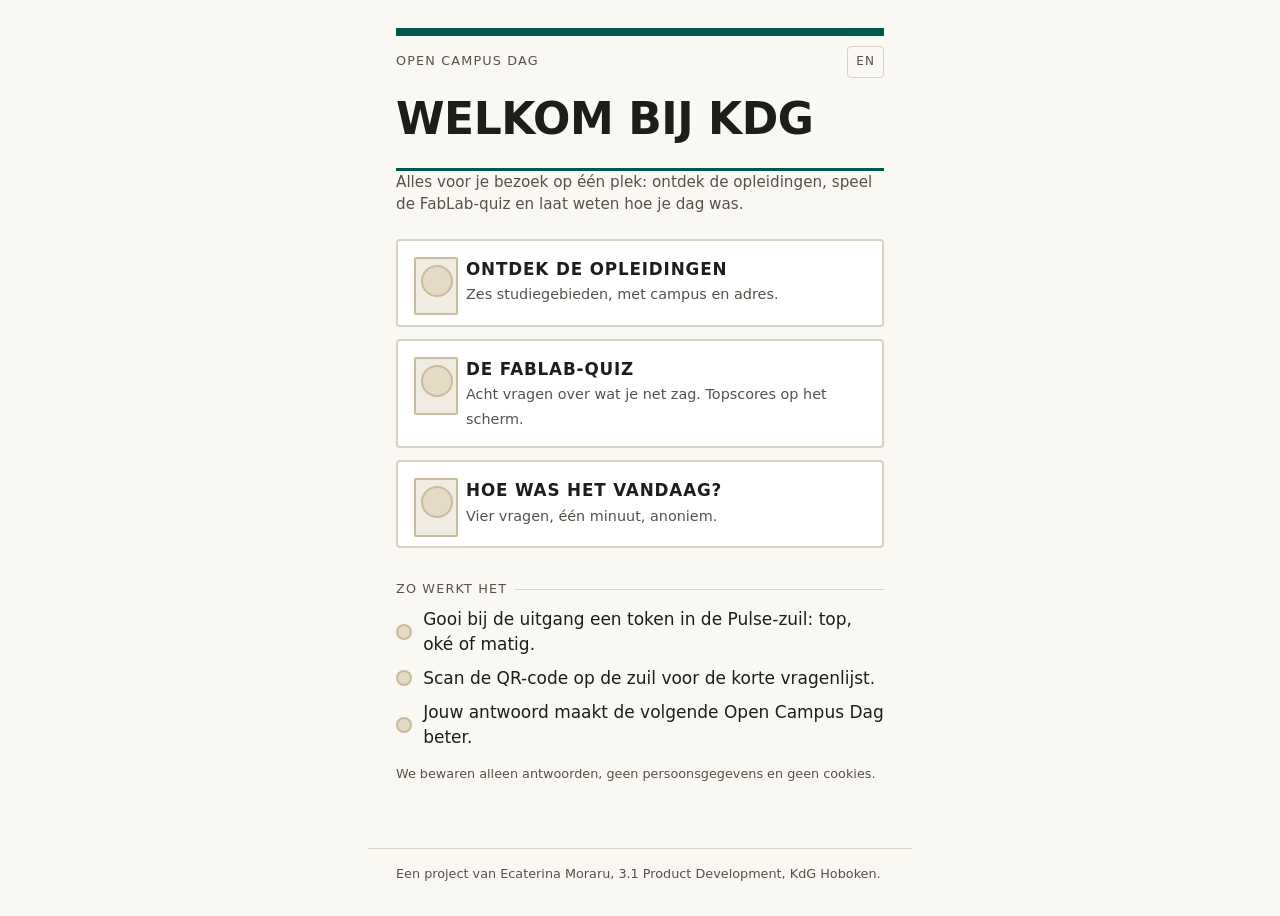
==== index.html @ cf830ba5 "feat: open campus companion site with survey, quiz and leaderboard" ====
<!doctype html>
<html lang="nl">
<head>
<meta charset="utf-8">
<meta name="viewport" content="width=device-width, initial-scale=1, viewport-fit=cover">
<title>Open Campus Dag — KdG</title>
<link rel="stylesheet" href="shared.css">
<style>
  .chutes { display: grid; gap: 0.75rem; margin: 1.5rem 0; }

  .chute-card {
    position: relative; display: block; text-decoration: none; color: inherit;
    border: 2px solid var(--line); border-radius: var(--radius); background: var(--paper);
    padding: 1rem 1rem 1rem 4.25rem; min-height: 5.5rem;
  }

  .chute-card::before {
    content: ""; position: absolute; left: 1rem; top: 1rem; width: 2.5rem; height: 3.4rem;
    border: 2px solid var(--board-edge); border-radius: 2px; background: var(--surface-sunken);
  }

  .chute-card::after {
    content: ""; position: absolute; left: 1.45rem; top: 1.5rem; width: 28px; height: 28px;
    border-radius: 50%; border: 2px solid var(--board-edge); background: var(--board);
    transition: transform 180ms ease;
  }

  .chute-card:hover, .chute-card:focus-visible { border-color: var(--green); }
  .chute-card:hover::after, .chute-card:focus-visible::after { transform: translateY(14px); }

  .chute-card strong {
    display: block; text-transform: uppercase; letter-spacing: 0.05em; font-size: 1.05rem;
  }

  .chute-card span { color: var(--ink-soft); font-size: 0.9rem; }

  .strip {
    display: flex; gap: 0.5rem; align-items: center; margin: 2rem 0 0.5rem;
    font-size: 0.8rem; letter-spacing: 0.09em; text-transform: uppercase; color: var(--ink-soft);
  }

  .strip::after { content: ""; flex: 1; border-top: 1px solid var(--line); }

  .how { margin: 0.5rem 0 0; padding: 0; list-style: none; display: grid; gap: 0.6rem; }
  .how li { display: flex; gap: 0.7rem; align-items: baseline; }
  .how .token { width: 16px; height: 16px; vertical-align: 0; align-self: center; }
</style>
</head>
<body>
<main>
  <header class="masthead">
    <p class="eyebrow"><span data-copy="event">Open Campus Dag</span>
      <button class="lang" type="button" id="lang">EN</button></p>
    <h1 data-copy="title">Welkom bij KdG</h1>
  </header>

  <p class="lede" data-copy="lede">Alles voor je bezoek op één plek: ontdek de opleidingen, speel de FabLab-quiz en laat weten hoe je dag was.</p>

  <nav class="chutes" aria-label="Hoofdmenu">
    <a class="chute-card" href="departments.html">
      <strong data-copy="c1">Ontdek de opleidingen</strong>
      <span data-copy="c1sub">Zes studiegebieden, met campus en adres.</span>
    </a>
    <a class="chute-card" href="quiz.html">
      <strong data-copy="c2">De FabLab-quiz</strong>
      <span data-copy="c2sub">Acht vragen over wat je net zag. Topscores op het scherm.</span>
    </a>
    <a class="chute-card" href="survey.html">
      <strong data-copy="c3">Hoe was het vandaag?</strong>
      <span data-copy="c3sub">Vier vragen, één minuut, anoniem.</span>
    </a>
  </nav>

  <p class="strip" data-copy="howtitle">Zo werkt het</p>
  <ul class="how">
    <li><span class="token" aria-hidden="true"></span><span data-copy="how1">Gooi bij de uitgang een token in de Pulse-zuil: top, oké of matig.</span></li>
    <li><span class="token" aria-hidden="true"></span><span data-copy="how2">Scan de QR-code op de zuil voor de korte vragenlijst.</span></li>
    <li><span class="token" aria-hidden="true"></span><span data-copy="how3">Jouw antwoord maakt de volgende Open Campus Dag beter.</span></li>
  </ul>

  <p class="notice" data-copy="notice">We bewaren alleen antwoorden, geen persoonsgegevens en geen cookies.</p>
</main>

<footer class="site">
  <span data-copy="footer">Een project van Ecaterina Moraru, 3.1 Product Development, KdG Hoboken.</span>
</footer>

<script src="shared.js"></script>
<script>
  const COPY = {
    nl: {
      event: "Open Campus Dag", title: "Welkom bij KdG",
      lede: "Alles voor je bezoek op één plek: ontdek de opleidingen, speel de FabLab-quiz en laat weten hoe je dag was.",
      c1: "Ontdek de opleidingen", c1sub: "Zes studiegebieden, met campus en adres.",
      c2: "De FabLab-quiz", c2sub: "Acht vragen over wat je net zag. Topscores op het scherm.",
      c3: "Hoe was het vandaag?", c3sub: "Vier vragen, één minuut, anoniem.",
      howtitle: "Zo werkt het",
      how1: "Gooi bij de uitgang een token in de Pulse-zuil: top, oké of matig.",
      how2: "Scan de QR-code op de zuil voor de korte vragenlijst.",
      how3: "Jouw antwoord maakt de volgende Open Campus Dag beter.",
      notice: "We bewaren alleen antwoorden, geen persoonsgegevens en geen cookies.",
      footer: "Een project van Ecaterina Moraru, 3.1 Product Development, KdG Hoboken.",
    },
    en: {
      event: "Open Campus Day", title: "Welcome to KdG",
      lede: "Everything for your visit in one place: explore the programmes, play the FabLab quiz and tell us how your day was.",
      c1: "Explore the programmes", c1sub: "Six fields of study, with campus and address.",
      c2: "The FabLab quiz", c2sub: "Eight questions about what you just saw. Top scores on the screen.",
      c3: "How was today?", c3sub: "Four questions, one minute, anonymous.",
      howtitle: "How it works",
      how1: "Drop a token in the Pulse tower at the exit: great, ok or meh.",
      how2: "Scan the QR code on the tower for the short survey.",
      how3: "Your answer makes the next Open Campus Day better.",
      notice: "We keep answers only, no personal data and no cookies.",
      footer: "A project by Ecaterina Moraru, 3.1 Product Development, KdG Hoboken.",
    },
  };

  document.getElementById("lang").addEventListener("click", () => {
    PULSE.toggleLanguage();
    PULSE.applyCopy(COPY);
  });

  PULSE.applyCopy(COPY);
  PULSE.flushQueue();
</script>
</body>
</html>
---- shared.css ----
:root {
  --green: #05a685;
  --green-deep: #00594f;
  --ink: #1d1d1b;
  --ink-soft: #55524b;
  --paper: #ffffff;
  --paper-warm: #faf8f3;
  --surface-sunken: #f0ece2;
  --board: #e5dac4;
  --board-edge: #c9bb9d;
  --line: #d8d2c4;
  --focus: #0b63c5;
  --radius: 4px;
  --step: clamp(20px, 5vw, 28px);
  --font: system-ui, -apple-system, "Segoe UI", Roboto, sans-serif;
  --mono: ui-monospace, "SF Mono", Menlo, Consolas, monospace;
}

* { box-sizing: border-box; }

body {
  margin: 0;
  background: var(--paper-warm);
  color: var(--ink);
  font-family: var(--font);
  font-size: 17px;
  line-height: 1.45;
  -webkit-text-size-adjust: 100%;
}

main { max-width: 34rem; margin: 0 auto; padding: var(--step) var(--step) 4rem; }

.masthead {
  border-top: 8px solid var(--green-deep);
  border-bottom: 3px solid var(--green-deep);
  padding: 0.6rem 0 0.75rem;
}

.eyebrow {
  display: flex; justify-content: space-between; align-items: baseline; gap: 1rem;
  font-size: 0.8rem; letter-spacing: 0.09em; text-transform: uppercase; color: var(--ink-soft);
  margin: 0;
}

.lang {
  background: none; border: 1px solid var(--line); border-radius: var(--radius);
  color: var(--ink-soft); font: inherit; font-size: 0.75rem; letter-spacing: 0.09em;
  padding: 0.25rem 0.5rem; cursor: pointer; min-height: 32px;
}

h1 {
  font-size: clamp(2rem, 9vw, 2.75rem); font-weight: 800; letter-spacing: -0.01em;
  text-transform: uppercase; margin: 0.6rem 0 0.3rem;
}

.lede { margin: 0 0 1.5rem; color: var(--ink-soft); font-size: 0.95rem; }

.token {
  display: inline-block; width: 22px; height: 22px; border-radius: 50%;
  border: 2px solid var(--board-edge); background: var(--board);
  vertical-align: -4px; flex: none;
}

a { color: var(--green-deep); }
a:focus-visible, button:focus-visible { outline: 3px solid var(--focus); outline-offset: 2px; }

.button {
  display: flex; align-items: center; justify-content: center; width: 100%; min-height: 52px;
  border: 0; border-radius: var(--radius); background: var(--green-deep); color: #fff;
  font: inherit; font-weight: 700; text-transform: uppercase; letter-spacing: 0.06em;
  cursor: pointer; text-decoration: none;
}

.button.quiet { background: none; border: 2px solid var(--green-deep); color: var(--green-deep); }

.notice { color: var(--ink-soft); font-size: 0.8rem; margin: 1rem 0 0; }

footer.site {
  max-width: 34rem; margin: 0 auto; padding: 0 var(--step) 2rem;
  color: var(--ink-soft); font-size: 0.8rem;
  border-top: 1px solid var(--line); padding-top: 1rem;
}

@media (prefers-reduced-motion: reduce) { * { transition: none !important; animation: none !important; } }
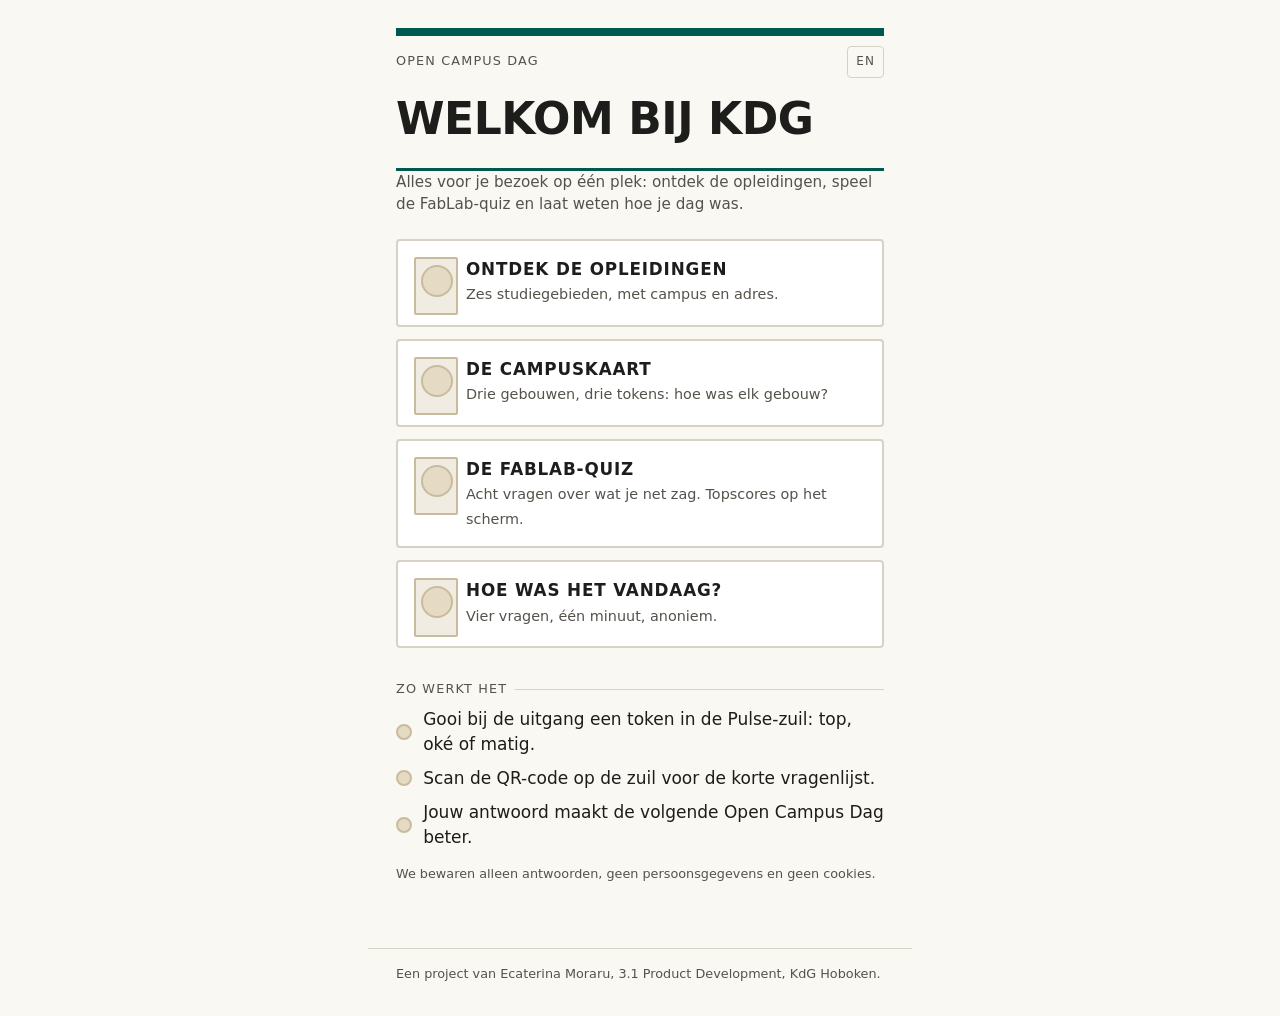
==== commit 5d575b93: "feat: clickable campus map rating the three Hoboken buildings" ====
--- a/index.html
+++ b/index.html
@@ -61,6 +61,10 @@
       <strong data-copy="c1">Ontdek de opleidingen</strong>
       <span data-copy="c1sub">Zes studiegebieden, met campus en adres.</span>
     </a>
+    <a class="chute-card" href="campus.html">
+      <strong data-copy="c4">De campuskaart</strong>
+      <span data-copy="c4sub">Drie gebouwen, drie tokens: hoe was elk gebouw?</span>
+    </a>
     <a class="chute-card" href="quiz.html">
       <strong data-copy="c2">De FabLab-quiz</strong>
       <span data-copy="c2sub">Acht vragen over wat je net zag. Topscores op het scherm.</span>
@@ -94,6 +98,7 @@
       c1: "Ontdek de opleidingen", c1sub: "Zes studiegebieden, met campus en adres.",
       c2: "De FabLab-quiz", c2sub: "Acht vragen over wat je net zag. Topscores op het scherm.",
       c3: "Hoe was het vandaag?", c3sub: "Vier vragen, één minuut, anoniem.",
+      c4: "De campuskaart", c4sub: "Drie gebouwen, drie tokens: hoe was elk gebouw?",
       howtitle: "Zo werkt het",
       how1: "Gooi bij de uitgang een token in de Pulse-zuil: top, oké of matig.",
       how2: "Scan de QR-code op de zuil voor de korte vragenlijst.",
@@ -107,6 +112,7 @@
       c1: "Explore the programmes", c1sub: "Six fields of study, with campus and address.",
       c2: "The FabLab quiz", c2sub: "Eight questions about what you just saw. Top scores on the screen.",
       c3: "How was today?", c3sub: "Four questions, one minute, anonymous.",
+      c4: "The campus map", c4sub: "Three buildings, three tokens: how was each one?",
       howtitle: "How it works",
       how1: "Drop a token in the Pulse tower at the exit: great, ok or meh.",
       how2: "Scan the QR code on the tower for the short survey.",
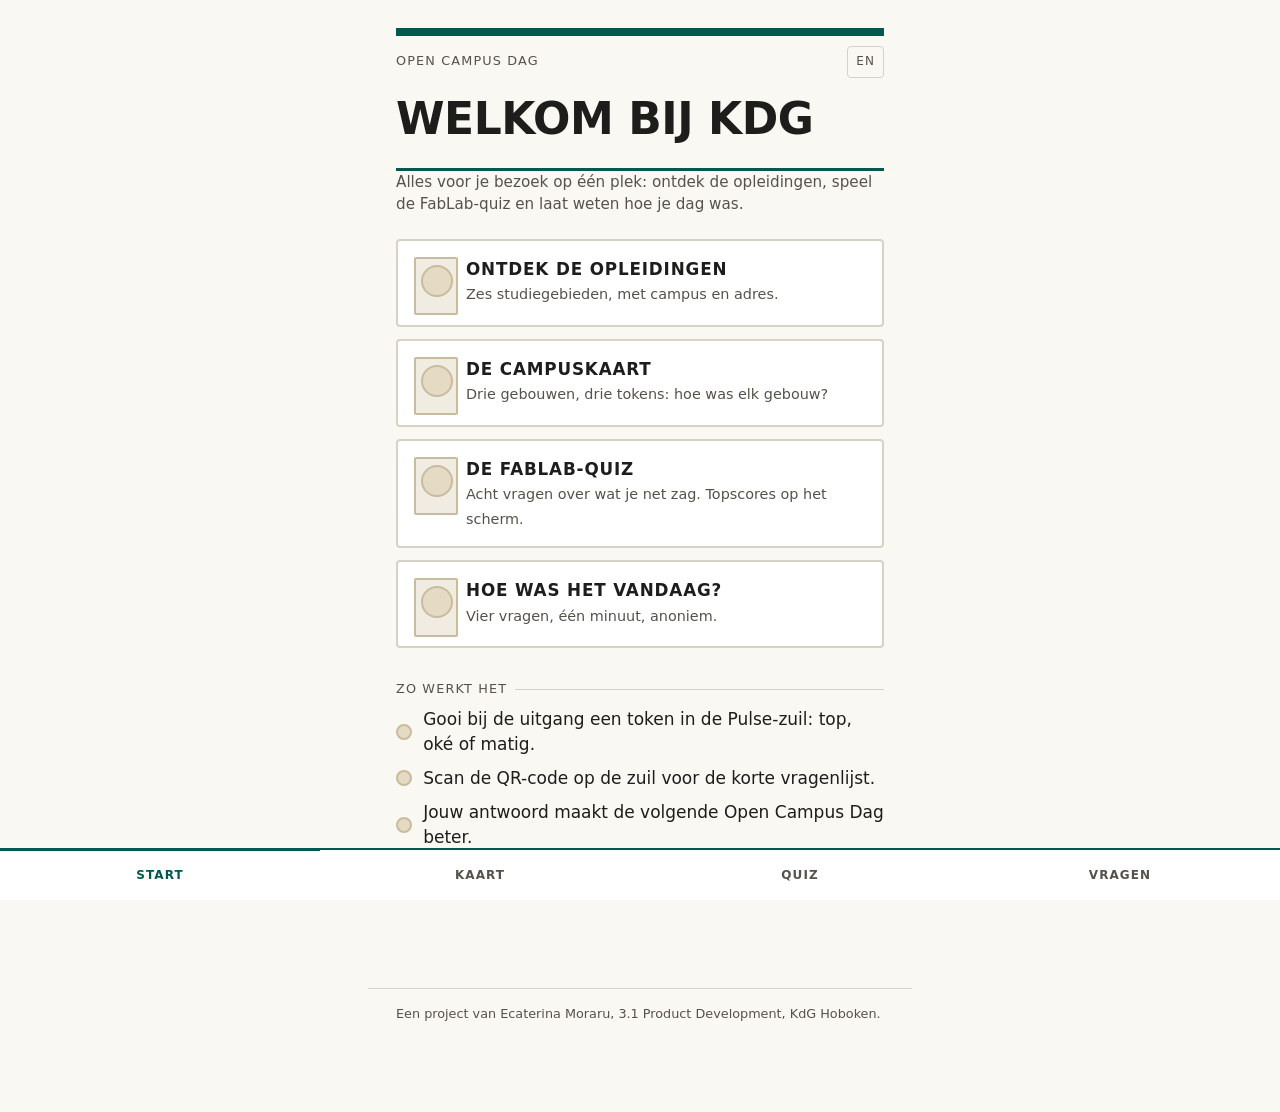
==== commit 1ee6d949: "feat: bottom tab bar and end-screen calls to action" ====
--- a/index.html
+++ b/index.html
@@ -127,6 +127,7 @@
     PULSE.applyCopy(COPY);
   });
 
+  PULSE.nav("home");
   PULSE.applyCopy(COPY);
   PULSE.flushQueue();
 </script>
--- a/shared.css
+++ b/shared.css
@@ -81,4 +81,23 @@
   border-top: 1px solid var(--line); padding-top: 1rem;
 }
 
+.tabbar {
+  position: fixed; bottom: 0; left: 0; right: 0; z-index: 10;
+  display: flex; background: var(--paper);
+  border-top: 2px solid var(--green-deep);
+  padding-bottom: env(safe-area-inset-bottom);
+}
+
+.tabbar a {
+  flex: 1; display: flex; align-items: center; justify-content: center; min-height: 52px;
+  text-decoration: none; color: var(--ink-soft); font-size: 0.75rem; font-weight: 700;
+  letter-spacing: 0.09em; text-transform: uppercase;
+  border-top: 3px solid transparent; margin-top: -2px;
+}
+
+.tabbar a[aria-current="page"] { color: var(--green-deep); border-top-color: var(--green-deep); }
+
+body.has-tabbar main { padding-bottom: 6.5rem; }
+body.has-tabbar footer.site { padding-bottom: 5.5rem; }
+
 @media (prefers-reduced-motion: reduce) { * { transition: none !important; animation: none !important; } }
